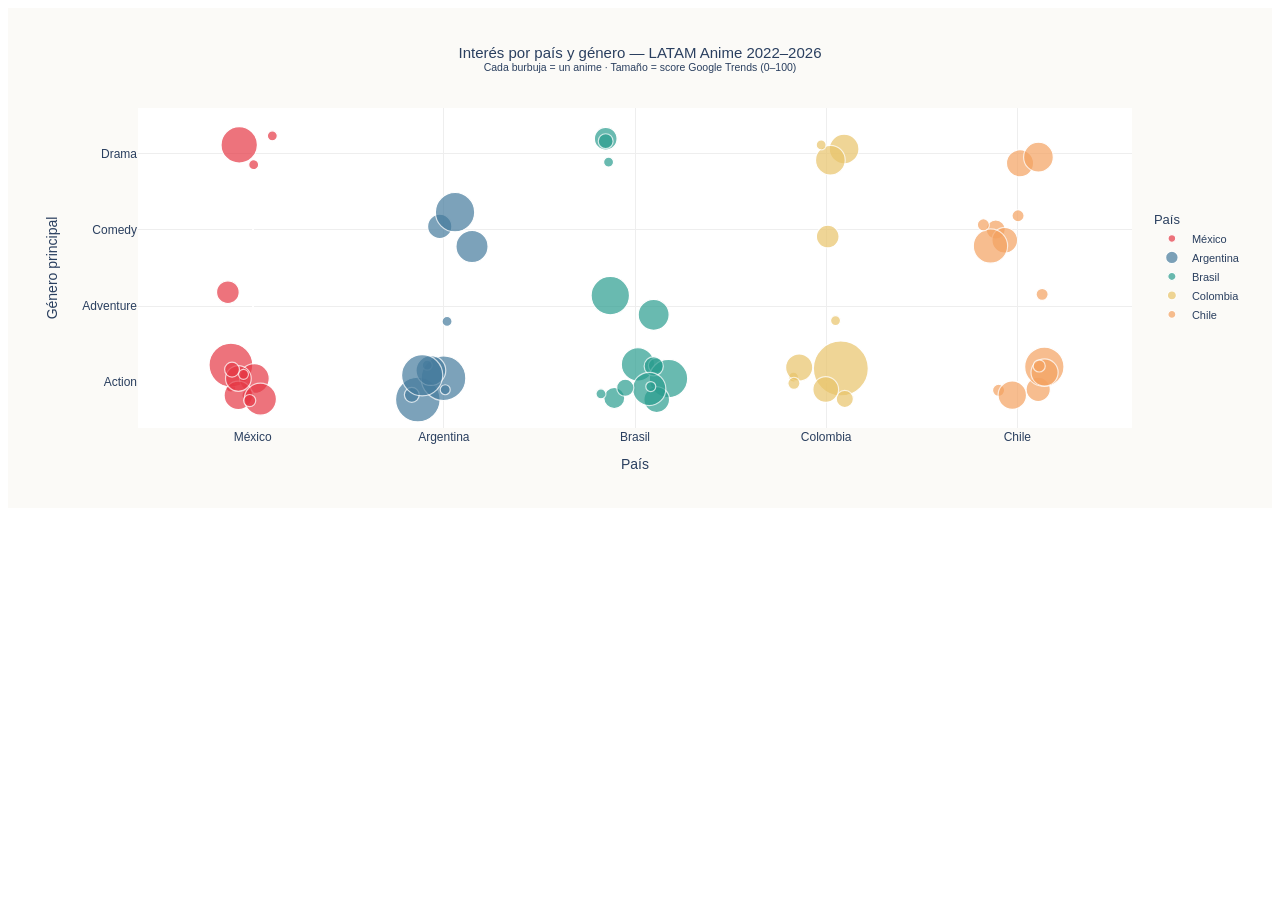
==== bubble1.html @ 85732a21 "bubble" ====
<html>
<head><meta charset="utf-8" /></head>
<body>
    <div>                        <script type="text/javascript">window.PlotlyConfig = {MathJaxConfig: 'local'};</script>
        <script charset="utf-8" src="https://cdn.plot.ly/plotly-2.35.2.min.js"></script>                <div id="595f6db8-6bfd-450a-a662-cbc179fe163c" class="plotly-graph-div" style="height:500px; width:100%;"></div>            <script type="text/javascript">                                    window.PLOTLYENV=window.PLOTLYENV || {};                                    if (document.getElementById("595f6db8-6bfd-450a-a662-cbc179fe163c")) {                    Plotly.newPlot(                        "595f6db8-6bfd-450a-a662-cbc179fe163c",                        [{"customdata":[["SPY×FAMILY","Action",1.0,"México"],["Blue Lock","Action",26.0,"México"],["Kusuriya no Hitorigoto","Drama",18.0,"México"],["Kaijuu 8-gou","Action",12.0,"México"],["VINLAND SAGA SEASON 2","Action",2.0,"México"],["Gachiakuta","Action",11.0,"México"],["Summer Time Render","Action",14.0,"México"],["Dungeon Meshi","Adventure",7.0,"México"],["Lycoris Recoil","Action",9.0,"México"],["Dr. STONE: NEW WORLD","Action",1.0,"México"],["BLEACH: Sennen Kessen-hen","Action",2.0,"México"],["Kusuriya no Hitorigoto 2nd Season","Drama",1.0,"México"],["Kage no Jitsuryokusha ni Naritakute! 2nd season","Action",3.0,"México"],["Youkoso Jitsuryoku Shijou Shugi no Kyoushitsu e 3rd Season","Drama",1.0,"México"]],"hovertemplate":"\u003cb\u003e%{customdata[0]}\u003c\u002fb\u003e\u003cbr\u003ePaís: %{customdata[3]}\u003cbr\u003eGénero: %{customdata[1]}\u003cbr\u003eScore: \u003cb\u003e%{customdata[2]:.0f}\u003c\u002fb\u003e\u003cextra\u003e\u003c\u002fextra\u003e","marker":{"color":"#E63946","line":{"color":"white","width":1.2},"opacity":0.7,"size":[1.0,26.0,18.0,12.0,2.0,11.0,14.0,7.0,9.0,1.0,2.0,1.0,3.0,1.0],"sizemin":5,"sizemode":"area","sizeref":0.027107438016528925},"mode":"markers","name":"México","x":[-0.11454301180544377,-0.11397437645276381,-0.07047279253456641,0.008912315387605618,-0.024499793288838334,-0.07515750952870491,0.040267042100056605,-0.12978221016526492,-0.07482792652732147,-0.04810973641427099,-0.015814805681867078,0.10266334610148486,-0.10811743842299049,0.0051243978289001735],"y":[-0.06272994057631875,0.22535715320495808,3.1159969709057025,0.0493292420985183,-0.17199067977878174,-0.17200273983189868,-0.22095819391590027,1.1830880728874675,0.0505575058716044,0.10403628889802274,-0.23970775285209878,3.2349549260809973,0.16622132040021087,2.856169555339138],"type":"scatter"},{"customdata":[["Sono Bisque Doll wa Koi wo Suru","Comedy",8.0,"Argentina"],["Dandadan","Action",27.0,"Argentina"],["Blue Lock","Action",27.0,"Argentina"],["MASHLE","Action",3.0,"Argentina"],["Yofukashi no Uta","Comedy",14.0,"Argentina"],["Kimetsu no Yaiba: Hashira Geiko-hen","Action",1.0,"Argentina"],["Bocchi the Rock!","Comedy",21.0,"Argentina"],["Gachiakuta","Action",12.0,"Argentina"],["Summer Time Render","Action",1.0,"Argentina"],["Dungeon Meshi","Adventure",1.0,"Argentina"],["WIND BREAKER","Action",23.0,"Argentina"]],"hovertemplate":"\u003cb\u003e%{customdata[0]}\u003c\u002fb\u003e\u003cbr\u003ePaís: %{customdata[3]}\u003cbr\u003eGénero: %{customdata[1]}\u003cbr\u003eScore: \u003cb\u003e%{customdata[2]:.0f}\u003c\u002fb\u003e\u003cextra\u003e\u003c\u002fextra\u003e","marker":{"color":"#457B9D","line":{"color":"white","width":1.2},"opacity":0.7,"size":[8.0,27.0,27.0,3.0,14.0,1.0,21.0,12.0,1.0,1.0,23.0],"sizemin":5,"sizemode":"area","sizeref":0.027107438016528925},"mode":"markers","name":"Argentina","x":[0.9784548977462565,0.8639337645441204,0.9982636876400572,0.8323798676014786,1.1473553447483615,0.9131607933760061,1.0585080223674335,0.9322159873921879,1.007224487624012,1.0168157005635807,0.8865476039891897],"y":[2.0462072844310213,-0.22677479364000114,0.05377242595071918,-0.16473793815635424,1.7825257964926398,0.22444276862666662,2.2328160165372797,0.15419867405823057,-0.09769311541331466,0.7988360570031919,0.09211651325607845],"type":"scatter"},{"customdata":[["SPY×FAMILY","Action",15.0,"Brasil"],["Sousou no Frieren","Adventure",20.0,"Brasil"],["Kimetsu no Yaiba: Katanakaji no Sato-hen","Action",3.0,"Brasil"],["[Oshi no Ko]","Drama",7.0,"Brasil"],["Blue Lock","Action",20.0,"Brasil"],["Kaijuu 8-gou","Action",5.0,"Brasil"],["Boku no Hero Academia 6","Action",6.0,"Brasil"],["Kimetsu no Yaiba: Hashira Geiko-hen","Action",1.0,"Brasil"],["Gachiakuta","Action",9.0,"Brasil"],["Summer Time Render","Action",15.0,"Brasil"],["Jujutsu Kaisen: Shimetsu Kaiyuu - Zenpen","Action",1.0,"Brasil"],["Dungeon Meshi","Adventure",13.0,"Brasil"],["Kusuriya no Hitorigoto 2nd Season","Drama",3.0,"Brasil"],["Kage no Jitsuryokusha ni Naritakute! 2nd season","Action",4.0,"Brasil"],["Youkoso Jitsuryoku Shijou Shugi no Kyoushitsu e 3rd Season","Drama",1.0,"Brasil"]],"hovertemplate":"\u003cb\u003e%{customdata[0]}\u003c\u002fb\u003e\u003cbr\u003ePaís: %{customdata[3]}\u003cbr\u003eGénero: %{customdata[1]}\u003cbr\u003eScore: \u003cb\u003e%{customdata[2]:.0f}\u003c\u002fb\u003e\u003cextra\u003e\u003c\u002fextra\u003e","marker":{"color":"#2A9D8F","line":{"color":"white","width":1.2},"opacity":0.7,"size":[15.0,20.0,3.0,7.0,20.0,5.0,6.0,1.0,9.0,15.0,1.0,13.0,3.0,4.0,1.0],"sizemin":5,"sizemode":"area","sizeref":0.027107438016528925},"mode":"markers","name":"Brasil","x":[2.0153705899369694,1.8707327209909146,2.1087909130714544,1.8468382317247176,2.175279297176186,2.098008116946797,1.891537645352302,1.821987962164497,2.1135661142437403,2.074468643785142,2.0824425804947553,2.0976573248069403,1.8466560746242726,1.949047662275938,1.8617128614290468],"y":[0.23479231388227928,1.1375664116805573,0.21974947078209456,3.1974136752138245,0.04894998940554257,0.21093711751155841,-0.20575374897404025,-0.1520085687904274,-0.22738635554473097,-0.08733483461836783,-0.055661355155258996,0.8856745158869479,3.164368754575965,-0.07162333665320536,2.8904672548436903],"type":"scatter"},{"customdata":[["Dandadan","Action",41.0,"Colombia"],["[Oshi no Ko]","Drama",12.0,"Colombia"],["Kusuriya no Hitorigoto","Drama",12.0,"Colombia"],["MASHLE","Action",4.0,"Colombia"],["Kaijuu 8-gou","Action",9.0,"Colombia"],["Yofukashi no Uta","Comedy",7.0,"Colombia"],["Youkoso Jitsuryoku Shijou Shugi no Kyoushitsu e 2nd Season","Drama",1.0,"Colombia"],["Zom 100: Zombie ni Naru Made ni Shitai 100 no Koto","Action",1.0,"Colombia"],["Gachiakuta","Action",10.0,"Colombia"],["Summer Time Render","Action",2.0,"Colombia"],["Mushoku Tensei II: Isekai Ittara Honki Dasu Part 2","Adventure",1.0,"Colombia"]],"hovertemplate":"\u003cb\u003e%{customdata[0]}\u003c\u002fb\u003e\u003cbr\u003ePaís: %{customdata[3]}\u003cbr\u003eGénero: %{customdata[1]}\u003cbr\u003eScore: \u003cb\u003e%{customdata[2]:.0f}\u003c\u002fb\u003e\u003cextra\u003e\u003c\u002fextra\u003e","marker":{"color":"#E9C46A","line":{"color":"white","width":1.2},"opacity":0.7,"size":[41.0,12.0,12.0,4.0,9.0,7.0,1.0,1.0,10.0,2.0,1.0],"sizemin":5,"sizemode":"area","sizeref":0.027107438016528925},"mode":"markers","name":"Colombia","x":[3.0767681234002784,3.093882617502083,3.0220597911250184,3.097548184783642,2.9977664146911804,3.008183818577518,2.9739147666090777,2.8291508856278744,2.8588409137175894,2.8313145068472245,3.049107748054961],"y":[0.18155171293779676,3.061649063413779,2.9154490124263246,-0.21822082485698818,-0.0945088391421689,1.9125916610133735,3.114803089169032,0.06877873567760656,0.19360637128816327,-0.013892537419025353,0.8097971229691509],"type":"scatter"},{"customdata":[["Jujutsu Kaisen 2nd Season","Action",8.0,"Chile"],["Sono Bisque Doll wa Koi wo Suru","Comedy",5.0,"Chile"],["Dandadan","Action",21.0,"Chile"],["[Oshi no Ko]","Drama",10.0,"Chile"],["Kusuriya no Hitorigoto","Drama",12.0,"Chile"],["MASHLE","Action",10.0,"Chile"],["Yofukashi no Uta","Comedy",9.0,"Chile"],["Bocchi the Rock!","Comedy",16.0,"Chile"],["SPY×FAMILY Season 2","Action",2.0,"Chile"],["Gachiakuta","Action",11.0,"Chile"],["Summer Time Render","Action",2.0,"Chile"],["Dungeon Meshi","Adventure",2.0,"Chile"],["Kawaii dake ja Nai Shikimori-san","Comedy",2.0,"Chile"],["Yamada-kun to Lv999 no Koi wo Suru","Comedy",2.0,"Chile"]],"hovertemplate":"\u003cb\u003e%{customdata[0]}\u003c\u002fb\u003e\u003cbr\u003ePaís: %{customdata[3]}\u003cbr\u003eGénero: %{customdata[1]}\u003cbr\u003eScore: \u003cb\u003e%{customdata[2]:.0f}\u003c\u002fb\u003e\u003cextra\u003e\u003c\u002fextra\u003e","marker":{"color":"#F4A261","line":{"color":"white","width":1.2},"opacity":0.7,"size":[8.0,5.0,21.0,10.0,12.0,10.0,9.0,16.0,2.0,11.0,2.0,2.0,2.0,2.0],"sizemin":5,"sizemode":"area","sizeref":0.027107438016528925},"mode":"markers","name":"Chile","x":[4.109321947683681,3.887165221198973,4.141321239456392,4.014163207089634,4.1106784558590626,4.142592867972458,3.934481250989871,3.859618692829964,3.902056658515099,3.973758803905452,4.1144853157320975,4.129863009972284,3.822502766991229,4.003869028927924],"y":[-0.09282200946183666,2.0042853455823515,0.2037832369630465,2.8746461145744373,2.9551914615178148,0.12777556927152434,1.8643990827458112,1.7884899549143964,-0.10512427354311599,-0.1693893563729978,0.21484882617128653,1.1540601897822085,2.066701878255212,2.185730295093859],"type":"scatter"}],                        {"template":{"data":{"histogram2dcontour":[{"type":"histogram2dcontour","colorbar":{"outlinewidth":0,"ticks":""},"colorscale":[[0.0,"#0d0887"],[0.1111111111111111,"#46039f"],[0.2222222222222222,"#7201a8"],[0.3333333333333333,"#9c179e"],[0.4444444444444444,"#bd3786"],[0.5555555555555556,"#d8576b"],[0.6666666666666666,"#ed7953"],[0.7777777777777778,"#fb9f3a"],[0.8888888888888888,"#fdca26"],[1.0,"#f0f921"]]}],"choropleth":[{"type":"choropleth","colorbar":{"outlinewidth":0,"ticks":""}}],"histogram2d":[{"type":"histogram2d","colorbar":{"outlinewidth":0,"ticks":""},"colorscale":[[0.0,"#0d0887"],[0.1111111111111111,"#46039f"],[0.2222222222222222,"#7201a8"],[0.3333333333333333,"#9c179e"],[0.4444444444444444,"#bd3786"],[0.5555555555555556,"#d8576b"],[0.6666666666666666,"#ed7953"],[0.7777777777777778,"#fb9f3a"],[0.8888888888888888,"#fdca26"],[1.0,"#f0f921"]]}],"heatmap":[{"type":"heatmap","colorbar":{"outlinewidth":0,"ticks":""},"colorscale":[[0.0,"#0d0887"],[0.1111111111111111,"#46039f"],[0.2222222222222222,"#7201a8"],[0.3333333333333333,"#9c179e"],[0.4444444444444444,"#bd3786"],[0.5555555555555556,"#d8576b"],[0.6666666666666666,"#ed7953"],[0.7777777777777778,"#fb9f3a"],[0.8888888888888888,"#fdca26"],[1.0,"#f0f921"]]}],"heatmapgl":[{"type":"heatmapgl","colorbar":{"outlinewidth":0,"ticks":""},"colorscale":[[0.0,"#0d0887"],[0.1111111111111111,"#46039f"],[0.2222222222222222,"#7201a8"],[0.3333333333333333,"#9c179e"],[0.4444444444444444,"#bd3786"],[0.5555555555555556,"#d8576b"],[0.6666666666666666,"#ed7953"],[0.7777777777777778,"#fb9f3a"],[0.8888888888888888,"#fdca26"],[1.0,"#f0f921"]]}],"contourcarpet":[{"type":"contourcarpet","colorbar":{"outlinewidth":0,"ticks":""}}],"contour":[{"type":"contour","colorbar":{"outlinewidth":0,"ticks":""},"colorscale":[[0.0,"#0d0887"],[0.1111111111111111,"#46039f"],[0.2222222222222222,"#7201a8"],[0.3333333333333333,"#9c179e"],[0.4444444444444444,"#bd3786"],[0.5555555555555556,"#d8576b"],[0.6666666666666666,"#ed7953"],[0.7777777777777778,"#fb9f3a"],[0.8888888888888888,"#fdca26"],[1.0,"#f0f921"]]}],"surface":[{"type":"surface","colorbar":{"outlinewidth":0,"ticks":""},"colorscale":[[0.0,"#0d0887"],[0.1111111111111111,"#46039f"],[0.2222222222222222,"#7201a8"],[0.3333333333333333,"#9c179e"],[0.4444444444444444,"#bd3786"],[0.5555555555555556,"#d8576b"],[0.6666666666666666,"#ed7953"],[0.7777777777777778,"#fb9f3a"],[0.8888888888888888,"#fdca26"],[1.0,"#f0f921"]]}],"mesh3d":[{"type":"mesh3d","colorbar":{"outlinewidth":0,"ticks":""}}],"scatter":[{"fillpattern":{"fillmode":"overlay","size":10,"solidity":0.2},"type":"scatter"}],"parcoords":[{"type":"parcoords","line":{"colorbar":{"outlinewidth":0,"ticks":""}}}],"scatterpolargl":[{"type":"scatterpolargl","marker":{"colorbar":{"outlinewidth":0,"ticks":""}}}],"bar":[{"error_x":{"color":"#2a3f5f"},"error_y":{"color":"#2a3f5f"},"marker":{"line":{"color":"#E5ECF6","width":0.5},"pattern":{"fillmode":"overlay","size":10,"solidity":0.2}},"type":"bar"}],"scattergeo":[{"type":"scattergeo","marker":{"colorbar":{"outlinewidth":0,"ticks":""}}}],"scatterpolar":[{"type":"scatterpolar","marker":{"colorbar":{"outlinewidth":0,"ticks":""}}}],"histogram":[{"marker":{"pattern":{"fillmode":"overlay","size":10,"solidity":0.2}},"type":"histogram"}],"scattergl":[{"type":"scattergl","marker":{"colorbar":{"outlinewidth":0,"ticks":""}}}],"scatter3d":[{"type":"scatter3d","line":{"colorbar":{"outlinewidth":0,"ticks":""}},"marker":{"colorbar":{"outlinewidth":0,"ticks":""}}}],"scattermapbox":[{"type":"scattermapbox","marker":{"colorbar":{"outlinewidth":0,"ticks":""}}}],"scatterternary":[{"type":"scatterternary","marker":{"colorbar":{"outlinewidth":0,"ticks":""}}}],"scattercarpet":[{"type":"scattercarpet","marker":{"colorbar":{"outlinewidth":0,"ticks":""}}}],"carpet":[{"aaxis":{"endlinecolor":"#2a3f5f","gridcolor":"white","linecolor":"white","minorgridcolor":"white","startlinecolor":"#2a3f5f"},"baxis":{"endlinecolor":"#2a3f5f","gridcolor":"white","linecolor":"white","minorgridcolor":"white","startlinecolor":"#2a3f5f"},"type":"carpet"}],"table":[{"cells":{"fill":{"color":"#EBF0F8"},"line":{"color":"white"}},"header":{"fill":{"color":"#C8D4E3"},"line":{"color":"white"}},"type":"table"}],"barpolar":[{"marker":{"line":{"color":"#E5ECF6","width":0.5},"pattern":{"fillmode":"overlay","size":10,"solidity":0.2}},"type":"barpolar"}],"pie":[{"automargin":true,"type":"pie"}]},"layout":{"autotypenumbers":"strict","colorway":["#636efa","#EF553B","#00cc96","#ab63fa","#FFA15A","#19d3f3","#FF6692","#B6E880","#FF97FF","#FECB52"],"font":{"color":"#2a3f5f"},"hovermode":"closest","hoverlabel":{"align":"left"},"paper_bgcolor":"white","plot_bgcolor":"#E5ECF6","polar":{"bgcolor":"#E5ECF6","angularaxis":{"gridcolor":"white","linecolor":"white","ticks":""},"radialaxis":{"gridcolor":"white","linecolor":"white","ticks":""}},"ternary":{"bgcolor":"#E5ECF6","aaxis":{"gridcolor":"white","linecolor":"white","ticks":""},"baxis":{"gridcolor":"white","linecolor":"white","ticks":""},"caxis":{"gridcolor":"white","linecolor":"white","ticks":""}},"coloraxis":{"colorbar":{"outlinewidth":0,"ticks":""}},"colorscale":{"sequential":[[0.0,"#0d0887"],[0.1111111111111111,"#46039f"],[0.2222222222222222,"#7201a8"],[0.3333333333333333,"#9c179e"],[0.4444444444444444,"#bd3786"],[0.5555555555555556,"#d8576b"],[0.6666666666666666,"#ed7953"],[0.7777777777777778,"#fb9f3a"],[0.8888888888888888,"#fdca26"],[1.0,"#f0f921"]],"sequentialminus":[[0.0,"#0d0887"],[0.1111111111111111,"#46039f"],[0.2222222222222222,"#7201a8"],[0.3333333333333333,"#9c179e"],[0.4444444444444444,"#bd3786"],[0.5555555555555556,"#d8576b"],[0.6666666666666666,"#ed7953"],[0.7777777777777778,"#fb9f3a"],[0.8888888888888888,"#fdca26"],[1.0,"#f0f921"]],"diverging":[[0,"#8e0152"],[0.1,"#c51b7d"],[0.2,"#de77ae"],[0.3,"#f1b6da"],[0.4,"#fde0ef"],[0.5,"#f7f7f7"],[0.6,"#e6f5d0"],[0.7,"#b8e186"],[0.8,"#7fbc41"],[0.9,"#4d9221"],[1,"#276419"]]},"xaxis":{"gridcolor":"white","linecolor":"white","ticks":"","title":{"standoff":15},"zerolinecolor":"white","automargin":true,"zerolinewidth":2},"yaxis":{"gridcolor":"white","linecolor":"white","ticks":"","title":{"standoff":15},"zerolinecolor":"white","automargin":true,"zerolinewidth":2},"scene":{"xaxis":{"backgroundcolor":"#E5ECF6","gridcolor":"white","linecolor":"white","showbackground":true,"ticks":"","zerolinecolor":"white","gridwidth":2},"yaxis":{"backgroundcolor":"#E5ECF6","gridcolor":"white","linecolor":"white","showbackground":true,"ticks":"","zerolinecolor":"white","gridwidth":2},"zaxis":{"backgroundcolor":"#E5ECF6","gridcolor":"white","linecolor":"white","showbackground":true,"ticks":"","zerolinecolor":"white","gridwidth":2}},"shapedefaults":{"line":{"color":"#2a3f5f"}},"annotationdefaults":{"arrowcolor":"#2a3f5f","arrowhead":0,"arrowwidth":1},"geo":{"bgcolor":"white","landcolor":"#E5ECF6","subunitcolor":"white","showland":true,"showlakes":true,"lakecolor":"white"},"title":{"x":0.05},"mapbox":{"style":"light"}}},"title":{"font":{"size":15},"text":"Interés por país y género — LATAM Anime 2022–2026\u003cbr\u003e\u003csup\u003eCada burbuja = un anime · Tamaño = score Google Trends (0–100)\u003c\u002fsup\u003e","x":0.5},"xaxis":{"tickfont":{"size":12},"title":{"text":"País"},"tickmode":"array","tickvals":[0,1,2,3,4],"ticktext":["México","Argentina","Brasil","Colombia","Chile"],"showgrid":true,"gridcolor":"#eeeeee","range":[-0.6,4.6]},"yaxis":{"tickfont":{"size":12},"title":{"text":"Género principal"},"tickmode":"array","tickvals":[0,1,2,3],"ticktext":["Action","Adventure","Comedy","Drama"],"showgrid":true,"gridcolor":"#eeeeee","range":[-0.6,3.6]},"legend":{"font":{"size":11},"title":{"text":"País"},"orientation":"v","x":1.02,"y":0.5},"margin":{"t":100,"b":80,"l":130,"r":140},"hoverlabel":{"font":{"size":12},"bgcolor":"white"},"plot_bgcolor":"white","paper_bgcolor":"#fbfaf7","height":500,"autosize":true},                        {"responsive": true}                    )                };                            </script>        </div>
</body>
</html>
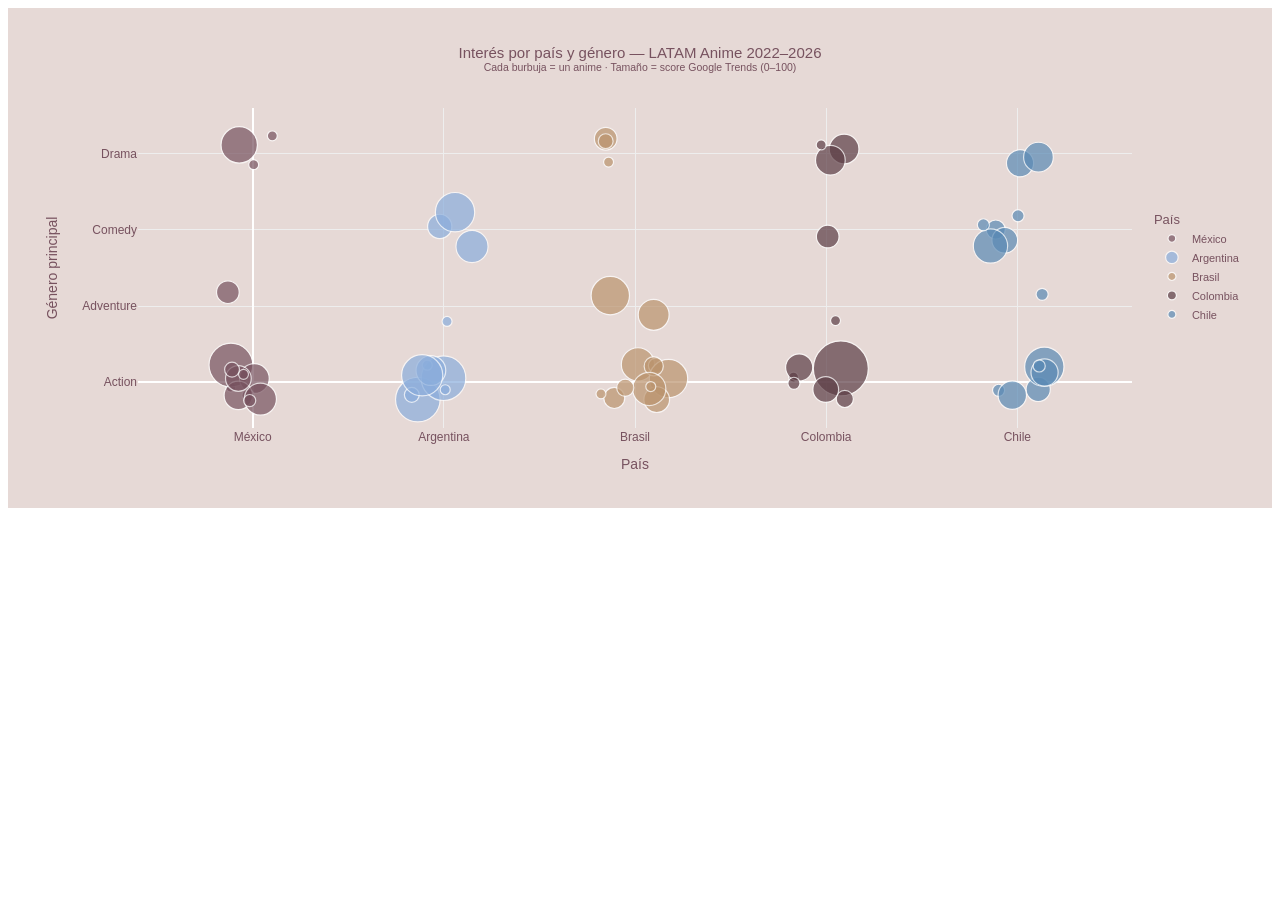
==== commit 97752285: "Update bubble1.html" ====
--- a/bubble1.html
+++ b/bubble1.html
@@ -2,6 +2,6 @@
 <head><meta charset="utf-8" /></head>
 <body>
     <div>                        <script type="text/javascript">window.PlotlyConfig = {MathJaxConfig: 'local'};</script>
-        <script charset="utf-8" src="https://cdn.plot.ly/plotly-2.35.2.min.js"></script>                <div id="595f6db8-6bfd-450a-a662-cbc179fe163c" class="plotly-graph-div" style="height:500px; width:100%;"></div>            <script type="text/javascript">                                    window.PLOTLYENV=window.PLOTLYENV || {};                                    if (document.getElementById("595f6db8-6bfd-450a-a662-cbc179fe163c")) {                    Plotly.newPlot(                        "595f6db8-6bfd-450a-a662-cbc179fe163c",                        [{"customdata":[["SPY×FAMILY","Action",1.0,"México"],["Blue Lock","Action",26.0,"México"],["Kusuriya no Hitorigoto","Drama",18.0,"México"],["Kaijuu 8-gou","Action",12.0,"México"],["VINLAND SAGA SEASON 2","Action",2.0,"México"],["Gachiakuta","Action",11.0,"México"],["Summer Time Render","Action",14.0,"México"],["Dungeon Meshi","Adventure",7.0,"México"],["Lycoris Recoil","Action",9.0,"México"],["Dr. STONE: NEW WORLD","Action",1.0,"México"],["BLEACH: Sennen Kessen-hen","Action",2.0,"México"],["Kusuriya no Hitorigoto 2nd Season","Drama",1.0,"México"],["Kage no Jitsuryokusha ni Naritakute! 2nd season","Action",3.0,"México"],["Youkoso Jitsuryoku Shijou Shugi no Kyoushitsu e 3rd Season","Drama",1.0,"México"]],"hovertemplate":"\u003cb\u003e%{customdata[0]}\u003c\u002fb\u003e\u003cbr\u003ePaís: %{customdata[3]}\u003cbr\u003eGénero: %{customdata[1]}\u003cbr\u003eScore: \u003cb\u003e%{customdata[2]:.0f}\u003c\u002fb\u003e\u003cextra\u003e\u003c\u002fextra\u003e","marker":{"color":"#E63946","line":{"color":"white","width":1.2},"opacity":0.7,"size":[1.0,26.0,18.0,12.0,2.0,11.0,14.0,7.0,9.0,1.0,2.0,1.0,3.0,1.0],"sizemin":5,"sizemode":"area","sizeref":0.027107438016528925},"mode":"markers","name":"México","x":[-0.11454301180544377,-0.11397437645276381,-0.07047279253456641,0.008912315387605618,-0.024499793288838334,-0.07515750952870491,0.040267042100056605,-0.12978221016526492,-0.07482792652732147,-0.04810973641427099,-0.015814805681867078,0.10266334610148486,-0.10811743842299049,0.0051243978289001735],"y":[-0.06272994057631875,0.22535715320495808,3.1159969709057025,0.0493292420985183,-0.17199067977878174,-0.17200273983189868,-0.22095819391590027,1.1830880728874675,0.0505575058716044,0.10403628889802274,-0.23970775285209878,3.2349549260809973,0.16622132040021087,2.856169555339138],"type":"scatter"},{"customdata":[["Sono Bisque Doll wa Koi wo Suru","Comedy",8.0,"Argentina"],["Dandadan","Action",27.0,"Argentina"],["Blue Lock","Action",27.0,"Argentina"],["MASHLE","Action",3.0,"Argentina"],["Yofukashi no Uta","Comedy",14.0,"Argentina"],["Kimetsu no Yaiba: Hashira Geiko-hen","Action",1.0,"Argentina"],["Bocchi the Rock!","Comedy",21.0,"Argentina"],["Gachiakuta","Action",12.0,"Argentina"],["Summer Time Render","Action",1.0,"Argentina"],["Dungeon Meshi","Adventure",1.0,"Argentina"],["WIND BREAKER","Action",23.0,"Argentina"]],"hovertemplate":"\u003cb\u003e%{customdata[0]}\u003c\u002fb\u003e\u003cbr\u003ePaís: %{customdata[3]}\u003cbr\u003eGénero: %{customdata[1]}\u003cbr\u003eScore: \u003cb\u003e%{customdata[2]:.0f}\u003c\u002fb\u003e\u003cextra\u003e\u003c\u002fextra\u003e","marker":{"color":"#457B9D","line":{"color":"white","width":1.2},"opacity":0.7,"size":[8.0,27.0,27.0,3.0,14.0,1.0,21.0,12.0,1.0,1.0,23.0],"sizemin":5,"sizemode":"area","sizeref":0.027107438016528925},"mode":"markers","name":"Argentina","x":[0.9784548977462565,0.8639337645441204,0.9982636876400572,0.8323798676014786,1.1473553447483615,0.9131607933760061,1.0585080223674335,0.9322159873921879,1.007224487624012,1.0168157005635807,0.8865476039891897],"y":[2.0462072844310213,-0.22677479364000114,0.05377242595071918,-0.16473793815635424,1.7825257964926398,0.22444276862666662,2.2328160165372797,0.15419867405823057,-0.09769311541331466,0.7988360570031919,0.09211651325607845],"type":"scatter"},{"customdata":[["SPY×FAMILY","Action",15.0,"Brasil"],["Sousou no Frieren","Adventure",20.0,"Brasil"],["Kimetsu no Yaiba: Katanakaji no Sato-hen","Action",3.0,"Brasil"],["[Oshi no Ko]","Drama",7.0,"Brasil"],["Blue Lock","Action",20.0,"Brasil"],["Kaijuu 8-gou","Action",5.0,"Brasil"],["Boku no Hero Academia 6","Action",6.0,"Brasil"],["Kimetsu no Yaiba: Hashira Geiko-hen","Action",1.0,"Brasil"],["Gachiakuta","Action",9.0,"Brasil"],["Summer Time Render","Action",15.0,"Brasil"],["Jujutsu Kaisen: Shimetsu Kaiyuu - Zenpen","Action",1.0,"Brasil"],["Dungeon Meshi","Adventure",13.0,"Brasil"],["Kusuriya no Hitorigoto 2nd Season","Drama",3.0,"Brasil"],["Kage no Jitsuryokusha ni Naritakute! 2nd season","Action",4.0,"Brasil"],["Youkoso Jitsuryoku Shijou Shugi no Kyoushitsu e 3rd Season","Drama",1.0,"Brasil"]],"hovertemplate":"\u003cb\u003e%{customdata[0]}\u003c\u002fb\u003e\u003cbr\u003ePaís: %{customdata[3]}\u003cbr\u003eGénero: %{customdata[1]}\u003cbr\u003eScore: \u003cb\u003e%{customdata[2]:.0f}\u003c\u002fb\u003e\u003cextra\u003e\u003c\u002fextra\u003e","marker":{"color":"#2A9D8F","line":{"color":"white","width":1.2},"opacity":0.7,"size":[15.0,20.0,3.0,7.0,20.0,5.0,6.0,1.0,9.0,15.0,1.0,13.0,3.0,4.0,1.0],"sizemin":5,"sizemode":"area","sizeref":0.027107438016528925},"mode":"markers","name":"Brasil","x":[2.0153705899369694,1.8707327209909146,2.1087909130714544,1.8468382317247176,2.175279297176186,2.098008116946797,1.891537645352302,1.821987962164497,2.1135661142437403,2.074468643785142,2.0824425804947553,2.0976573248069403,1.8466560746242726,1.949047662275938,1.8617128614290468],"y":[0.23479231388227928,1.1375664116805573,0.21974947078209456,3.1974136752138245,0.04894998940554257,0.21093711751155841,-0.20575374897404025,-0.1520085687904274,-0.22738635554473097,-0.08733483461836783,-0.055661355155258996,0.8856745158869479,3.164368754575965,-0.07162333665320536,2.8904672548436903],"type":"scatter"},{"customdata":[["Dandadan","Action",41.0,"Colombia"],["[Oshi no Ko]","Drama",12.0,"Colombia"],["Kusuriya no Hitorigoto","Drama",12.0,"Colombia"],["MASHLE","Action",4.0,"Colombia"],["Kaijuu 8-gou","Action",9.0,"Colombia"],["Yofukashi no Uta","Comedy",7.0,"Colombia"],["Youkoso Jitsuryoku Shijou Shugi no Kyoushitsu e 2nd Season","Drama",1.0,"Colombia"],["Zom 100: Zombie ni Naru Made ni Shitai 100 no Koto","Action",1.0,"Colombia"],["Gachiakuta","Action",10.0,"Colombia"],["Summer Time Render","Action",2.0,"Colombia"],["Mushoku Tensei II: Isekai Ittara Honki Dasu Part 2","Adventure",1.0,"Colombia"]],"hovertemplate":"\u003cb\u003e%{customdata[0]}\u003c\u002fb\u003e\u003cbr\u003ePaís: %{customdata[3]}\u003cbr\u003eGénero: %{customdata[1]}\u003cbr\u003eScore: \u003cb\u003e%{customdata[2]:.0f}\u003c\u002fb\u003e\u003cextra\u003e\u003c\u002fextra\u003e","marker":{"color":"#E9C46A","line":{"color":"white","width":1.2},"opacity":0.7,"size":[41.0,12.0,12.0,4.0,9.0,7.0,1.0,1.0,10.0,2.0,1.0],"sizemin":5,"sizemode":"area","sizeref":0.027107438016528925},"mode":"markers","name":"Colombia","x":[3.0767681234002784,3.093882617502083,3.0220597911250184,3.097548184783642,2.9977664146911804,3.008183818577518,2.9739147666090777,2.8291508856278744,2.8588409137175894,2.8313145068472245,3.049107748054961],"y":[0.18155171293779676,3.061649063413779,2.9154490124263246,-0.21822082485698818,-0.0945088391421689,1.9125916610133735,3.114803089169032,0.06877873567760656,0.19360637128816327,-0.013892537419025353,0.8097971229691509],"type":"scatter"},{"customdata":[["Jujutsu Kaisen 2nd Season","Action",8.0,"Chile"],["Sono Bisque Doll wa Koi wo Suru","Comedy",5.0,"Chile"],["Dandadan","Action",21.0,"Chile"],["[Oshi no Ko]","Drama",10.0,"Chile"],["Kusuriya no Hitorigoto","Drama",12.0,"Chile"],["MASHLE","Action",10.0,"Chile"],["Yofukashi no Uta","Comedy",9.0,"Chile"],["Bocchi the Rock!","Comedy",16.0,"Chile"],["SPY×FAMILY Season 2","Action",2.0,"Chile"],["Gachiakuta","Action",11.0,"Chile"],["Summer Time Render","Action",2.0,"Chile"],["Dungeon Meshi","Adventure",2.0,"Chile"],["Kawaii dake ja Nai Shikimori-san","Comedy",2.0,"Chile"],["Yamada-kun to Lv999 no Koi wo Suru","Comedy",2.0,"Chile"]],"hovertemplate":"\u003cb\u003e%{customdata[0]}\u003c\u002fb\u003e\u003cbr\u003ePaís: %{customdata[3]}\u003cbr\u003eGénero: %{customdata[1]}\u003cbr\u003eScore: \u003cb\u003e%{customdata[2]:.0f}\u003c\u002fb\u003e\u003cextra\u003e\u003c\u002fextra\u003e","marker":{"color":"#F4A261","line":{"color":"white","width":1.2},"opacity":0.7,"size":[8.0,5.0,21.0,10.0,12.0,10.0,9.0,16.0,2.0,11.0,2.0,2.0,2.0,2.0],"sizemin":5,"sizemode":"area","sizeref":0.027107438016528925},"mode":"markers","name":"Chile","x":[4.109321947683681,3.887165221198973,4.141321239456392,4.014163207089634,4.1106784558590626,4.142592867972458,3.934481250989871,3.859618692829964,3.902056658515099,3.973758803905452,4.1144853157320975,4.129863009972284,3.822502766991229,4.003869028927924],"y":[-0.09282200946183666,2.0042853455823515,0.2037832369630465,2.8746461145744373,2.9551914615178148,0.12777556927152434,1.8643990827458112,1.7884899549143964,-0.10512427354311599,-0.1693893563729978,0.21484882617128653,1.1540601897822085,2.066701878255212,2.185730295093859],"type":"scatter"}],                        {"template":{"data":{"histogram2dcontour":[{"type":"histogram2dcontour","colorbar":{"outlinewidth":0,"ticks":""},"colorscale":[[0.0,"#0d0887"],[0.1111111111111111,"#46039f"],[0.2222222222222222,"#7201a8"],[0.3333333333333333,"#9c179e"],[0.4444444444444444,"#bd3786"],[0.5555555555555556,"#d8576b"],[0.6666666666666666,"#ed7953"],[0.7777777777777778,"#fb9f3a"],[0.8888888888888888,"#fdca26"],[1.0,"#f0f921"]]}],"choropleth":[{"type":"choropleth","colorbar":{"outlinewidth":0,"ticks":""}}],"histogram2d":[{"type":"histogram2d","colorbar":{"outlinewidth":0,"ticks":""},"colorscale":[[0.0,"#0d0887"],[0.1111111111111111,"#46039f"],[0.2222222222222222,"#7201a8"],[0.3333333333333333,"#9c179e"],[0.4444444444444444,"#bd3786"],[0.5555555555555556,"#d8576b"],[0.6666666666666666,"#ed7953"],[0.7777777777777778,"#fb9f3a"],[0.8888888888888888,"#fdca26"],[1.0,"#f0f921"]]}],"heatmap":[{"type":"heatmap","colorbar":{"outlinewidth":0,"ticks":""},"colorscale":[[0.0,"#0d0887"],[0.1111111111111111,"#46039f"],[0.2222222222222222,"#7201a8"],[0.3333333333333333,"#9c179e"],[0.4444444444444444,"#bd3786"],[0.5555555555555556,"#d8576b"],[0.6666666666666666,"#ed7953"],[0.7777777777777778,"#fb9f3a"],[0.8888888888888888,"#fdca26"],[1.0,"#f0f921"]]}],"heatmapgl":[{"type":"heatmapgl","colorbar":{"outlinewidth":0,"ticks":""},"colorscale":[[0.0,"#0d0887"],[0.1111111111111111,"#46039f"],[0.2222222222222222,"#7201a8"],[0.3333333333333333,"#9c179e"],[0.4444444444444444,"#bd3786"],[0.5555555555555556,"#d8576b"],[0.6666666666666666,"#ed7953"],[0.7777777777777778,"#fb9f3a"],[0.8888888888888888,"#fdca26"],[1.0,"#f0f921"]]}],"contourcarpet":[{"type":"contourcarpet","colorbar":{"outlinewidth":0,"ticks":""}}],"contour":[{"type":"contour","colorbar":{"outlinewidth":0,"ticks":""},"colorscale":[[0.0,"#0d0887"],[0.1111111111111111,"#46039f"],[0.2222222222222222,"#7201a8"],[0.3333333333333333,"#9c179e"],[0.4444444444444444,"#bd3786"],[0.5555555555555556,"#d8576b"],[0.6666666666666666,"#ed7953"],[0.7777777777777778,"#fb9f3a"],[0.8888888888888888,"#fdca26"],[1.0,"#f0f921"]]}],"surface":[{"type":"surface","colorbar":{"outlinewidth":0,"ticks":""},"colorscale":[[0.0,"#0d0887"],[0.1111111111111111,"#46039f"],[0.2222222222222222,"#7201a8"],[0.3333333333333333,"#9c179e"],[0.4444444444444444,"#bd3786"],[0.5555555555555556,"#d8576b"],[0.6666666666666666,"#ed7953"],[0.7777777777777778,"#fb9f3a"],[0.8888888888888888,"#fdca26"],[1.0,"#f0f921"]]}],"mesh3d":[{"type":"mesh3d","colorbar":{"outlinewidth":0,"ticks":""}}],"scatter":[{"fillpattern":{"fillmode":"overlay","size":10,"solidity":0.2},"type":"scatter"}],"parcoords":[{"type":"parcoords","line":{"colorbar":{"outlinewidth":0,"ticks":""}}}],"scatterpolargl":[{"type":"scatterpolargl","marker":{"colorbar":{"outlinewidth":0,"ticks":""}}}],"bar":[{"error_x":{"color":"#2a3f5f"},"error_y":{"color":"#2a3f5f"},"marker":{"line":{"color":"#E5ECF6","width":0.5},"pattern":{"fillmode":"overlay","size":10,"solidity":0.2}},"type":"bar"}],"scattergeo":[{"type":"scattergeo","marker":{"colorbar":{"outlinewidth":0,"ticks":""}}}],"scatterpolar":[{"type":"scatterpolar","marker":{"colorbar":{"outlinewidth":0,"ticks":""}}}],"histogram":[{"marker":{"pattern":{"fillmode":"overlay","size":10,"solidity":0.2}},"type":"histogram"}],"scattergl":[{"type":"scattergl","marker":{"colorbar":{"outlinewidth":0,"ticks":""}}}],"scatter3d":[{"type":"scatter3d","line":{"colorbar":{"outlinewidth":0,"ticks":""}},"marker":{"colorbar":{"outlinewidth":0,"ticks":""}}}],"scattermapbox":[{"type":"scattermapbox","marker":{"colorbar":{"outlinewidth":0,"ticks":""}}}],"scatterternary":[{"type":"scatterternary","marker":{"colorbar":{"outlinewidth":0,"ticks":""}}}],"scattercarpet":[{"type":"scattercarpet","marker":{"colorbar":{"outlinewidth":0,"ticks":""}}}],"carpet":[{"aaxis":{"endlinecolor":"#2a3f5f","gridcolor":"white","linecolor":"white","minorgridcolor":"white","startlinecolor":"#2a3f5f"},"baxis":{"endlinecolor":"#2a3f5f","gridcolor":"white","linecolor":"white","minorgridcolor":"white","startlinecolor":"#2a3f5f"},"type":"carpet"}],"table":[{"cells":{"fill":{"color":"#EBF0F8"},"line":{"color":"white"}},"header":{"fill":{"color":"#C8D4E3"},"line":{"color":"white"}},"type":"table"}],"barpolar":[{"marker":{"line":{"color":"#E5ECF6","width":0.5},"pattern":{"fillmode":"overlay","size":10,"solidity":0.2}},"type":"barpolar"}],"pie":[{"automargin":true,"type":"pie"}]},"layout":{"autotypenumbers":"strict","colorway":["#636efa","#EF553B","#00cc96","#ab63fa","#FFA15A","#19d3f3","#FF6692","#B6E880","#FF97FF","#FECB52"],"font":{"color":"#2a3f5f"},"hovermode":"closest","hoverlabel":{"align":"left"},"paper_bgcolor":"white","plot_bgcolor":"#E5ECF6","polar":{"bgcolor":"#E5ECF6","angularaxis":{"gridcolor":"white","linecolor":"white","ticks":""},"radialaxis":{"gridcolor":"white","linecolor":"white","ticks":""}},"ternary":{"bgcolor":"#E5ECF6","aaxis":{"gridcolor":"white","linecolor":"white","ticks":""},"baxis":{"gridcolor":"white","linecolor":"white","ticks":""},"caxis":{"gridcolor":"white","linecolor":"white","ticks":""}},"coloraxis":{"colorbar":{"outlinewidth":0,"ticks":""}},"colorscale":{"sequential":[[0.0,"#0d0887"],[0.1111111111111111,"#46039f"],[0.2222222222222222,"#7201a8"],[0.3333333333333333,"#9c179e"],[0.4444444444444444,"#bd3786"],[0.5555555555555556,"#d8576b"],[0.6666666666666666,"#ed7953"],[0.7777777777777778,"#fb9f3a"],[0.8888888888888888,"#fdca26"],[1.0,"#f0f921"]],"sequentialminus":[[0.0,"#0d0887"],[0.1111111111111111,"#46039f"],[0.2222222222222222,"#7201a8"],[0.3333333333333333,"#9c179e"],[0.4444444444444444,"#bd3786"],[0.5555555555555556,"#d8576b"],[0.6666666666666666,"#ed7953"],[0.7777777777777778,"#fb9f3a"],[0.8888888888888888,"#fdca26"],[1.0,"#f0f921"]],"diverging":[[0,"#8e0152"],[0.1,"#c51b7d"],[0.2,"#de77ae"],[0.3,"#f1b6da"],[0.4,"#fde0ef"],[0.5,"#f7f7f7"],[0.6,"#e6f5d0"],[0.7,"#b8e186"],[0.8,"#7fbc41"],[0.9,"#4d9221"],[1,"#276419"]]},"xaxis":{"gridcolor":"white","linecolor":"white","ticks":"","title":{"standoff":15},"zerolinecolor":"white","automargin":true,"zerolinewidth":2},"yaxis":{"gridcolor":"white","linecolor":"white","ticks":"","title":{"standoff":15},"zerolinecolor":"white","automargin":true,"zerolinewidth":2},"scene":{"xaxis":{"backgroundcolor":"#E5ECF6","gridcolor":"white","linecolor":"white","showbackground":true,"ticks":"","zerolinecolor":"white","gridwidth":2},"yaxis":{"backgroundcolor":"#E5ECF6","gridcolor":"white","linecolor":"white","showbackground":true,"ticks":"","zerolinecolor":"white","gridwidth":2},"zaxis":{"backgroundcolor":"#E5ECF6","gridcolor":"white","linecolor":"white","showbackground":true,"ticks":"","zerolinecolor":"white","gridwidth":2}},"shapedefaults":{"line":{"color":"#2a3f5f"}},"annotationdefaults":{"arrowcolor":"#2a3f5f","arrowhead":0,"arrowwidth":1},"geo":{"bgcolor":"white","landcolor":"#E5ECF6","subunitcolor":"white","showland":true,"showlakes":true,"lakecolor":"white"},"title":{"x":0.05},"mapbox":{"style":"light"}}},"title":{"font":{"size":15},"text":"Interés por país y género — LATAM Anime 2022–2026\u003cbr\u003e\u003csup\u003eCada burbuja = un anime · Tamaño = score Google Trends (0–100)\u003c\u002fsup\u003e","x":0.5},"xaxis":{"tickfont":{"size":12},"title":{"text":"País"},"tickmode":"array","tickvals":[0,1,2,3,4],"ticktext":["México","Argentina","Brasil","Colombia","Chile"],"showgrid":true,"gridcolor":"#eeeeee","range":[-0.6,4.6]},"yaxis":{"tickfont":{"size":12},"title":{"text":"Género principal"},"tickmode":"array","tickvals":[0,1,2,3],"ticktext":["Action","Adventure","Comedy","Drama"],"showgrid":true,"gridcolor":"#eeeeee","range":[-0.6,3.6]},"legend":{"font":{"size":11},"title":{"text":"País"},"orientation":"v","x":1.02,"y":0.5},"margin":{"t":100,"b":80,"l":130,"r":140},"hoverlabel":{"font":{"size":12},"bgcolor":"white"},"plot_bgcolor":"white","paper_bgcolor":"#fbfaf7","height":500,"autosize":true},                        {"responsive": true}                    )                };                            </script>        </div>
+        <script charset="utf-8" src="https://cdn.plot.ly/plotly-2.35.2.min.js"></script>                <div id="595f6db8-6bfd-450a-a662-cbc179fe163c" class="plotly-graph-div" style="height:500px; width:100%;"></div>            <script type="text/javascript">                                    window.PLOTLYENV=window.PLOTLYENV || {};                                    if (document.getElementById("595f6db8-6bfd-450a-a662-cbc179fe163c")) {                    Plotly.newPlot(                        "595f6db8-6bfd-450a-a662-cbc179fe163c",                        [{"customdata":[["SPY×FAMILY","Action",1.0,"México"],["Blue Lock","Action",26.0,"México"],["Kusuriya no Hitorigoto","Drama",18.0,"México"],["Kaijuu 8-gou","Action",12.0,"México"],["VINLAND SAGA SEASON 2","Action",2.0,"México"],["Gachiakuta","Action",11.0,"México"],["Summer Time Render","Action",14.0,"México"],["Dungeon Meshi","Adventure",7.0,"México"],["Lycoris Recoil","Action",9.0,"México"],["Dr. STONE: NEW WORLD","Action",1.0,"México"],["BLEACH: Sennen Kessen-hen","Action",2.0,"México"],["Kusuriya no Hitorigoto 2nd Season","Drama",1.0,"México"],["Kage no Jitsuryokusha ni Naritakute! 2nd season","Action",3.0,"México"],["Youkoso Jitsuryoku Shijou Shugi no Kyoushitsu e 3rd Season","Drama",1.0,"México"]],"hovertemplate":"\u003cb\u003e%{customdata[0]}\u003c\u002fb\u003e\u003cbr\u003ePaís: %{customdata[3]}\u003cbr\u003eGénero: %{customdata[1]}\u003cbr\u003eScore: \u003cb\u003e%{customdata[2]:.0f}\u003c\u002fb\u003e\u003cextra\u003e\u003c\u002fextra\u003e","marker":{"color":"#77525F","line":{"color":"white","width":1.2},"opacity":0.7,"size":[1.0,26.0,18.0,12.0,2.0,11.0,14.0,7.0,9.0,1.0,2.0,1.0,3.0,1.0],"sizemin":5,"sizemode":"area","sizeref":0.027107438016528925},"mode":"markers","name":"México","x":[-0.11454301180544377,-0.11397437645276381,-0.07047279253456641,0.008912315387605618,-0.024499793288838334,-0.07515750952870491,0.040267042100056605,-0.12978221016526492,-0.07482792652732147,-0.04810973641427099,-0.015814805681867078,0.10266334610148486,-0.10811743842299049,0.0051243978289001735],"y":[-0.06272994057631875,0.22535715320495808,3.1159969709057025,0.0493292420985183,-0.17199067977878174,-0.17200273983189868,-0.22095819391590027,1.1830880728874675,0.0505575058716044,0.10403628889802274,-0.23970775285209878,3.2349549260809973,0.16622132040021087,2.856169555339138],"type":"scatter"},{"customdata":[["Sono Bisque Doll wa Koi wo Suru","Comedy",8.0,"Argentina"],["Dandadan","Action",27.0,"Argentina"],["Blue Lock","Action",27.0,"Argentina"],["MASHLE","Action",3.0,"Argentina"],["Yofukashi no Uta","Comedy",14.0,"Argentina"],["Kimetsu no Yaiba: Hashira Geiko-hen","Action",1.0,"Argentina"],["Bocchi the Rock!","Comedy",21.0,"Argentina"],["Gachiakuta","Action",12.0,"Argentina"],["Summer Time Render","Action",1.0,"Argentina"],["Dungeon Meshi","Adventure",1.0,"Argentina"],["WIND BREAKER","Action",23.0,"Argentina"]],"hovertemplate":"\u003cb\u003e%{customdata[0]}\u003c\u002fb\u003e\u003cbr\u003ePaís: %{customdata[3]}\u003cbr\u003eGénero: %{customdata[1]}\u003cbr\u003eScore: \u003cb\u003e%{customdata[2]:.0f}\u003c\u002fb\u003e\u003cextra\u003e\u003c\u002fextra\u003e","marker":{"color":"#8AADDC","line":{"color":"white","width":1.2},"opacity":0.7,"size":[8.0,27.0,27.0,3.0,14.0,1.0,21.0,12.0,1.0,1.0,23.0],"sizemin":5,"sizemode":"area","sizeref":0.027107438016528925},"mode":"markers","name":"Argentina","x":[0.9784548977462565,0.8639337645441204,0.9982636876400572,0.8323798676014786,1.1473553447483615,0.9131607933760061,1.0585080223674335,0.9322159873921879,1.007224487624012,1.0168157005635807,0.8865476039891897],"y":[2.0462072844310213,-0.22677479364000114,0.05377242595071918,-0.16473793815635424,1.7825257964926398,0.22444276862666662,2.2328160165372797,0.15419867405823057,-0.09769311541331466,0.7988360570031919,0.09211651325607845],"type":"scatter"},{"customdata":[["SPY×FAMILY","Action",15.0,"Brasil"],["Sousou no Frieren","Adventure",20.0,"Brasil"],["Kimetsu no Yaiba: Katanakaji no Sato-hen","Action",3.0,"Brasil"],["[Oshi no Ko]","Drama",7.0,"Brasil"],["Blue Lock","Action",20.0,"Brasil"],["Kaijuu 8-gou","Action",5.0,"Brasil"],["Boku no Hero Academia 6","Action",6.0,"Brasil"],["Kimetsu no Yaiba: Hashira Geiko-hen","Action",1.0,"Brasil"],["Gachiakuta","Action",9.0,"Brasil"],["Summer Time Render","Action",15.0,"Brasil"],["Jujutsu Kaisen: Shimetsu Kaiyuu - Zenpen","Action",1.0,"Brasil"],["Dungeon Meshi","Adventure",13.0,"Brasil"],["Kusuriya no Hitorigoto 2nd Season","Drama",3.0,"Brasil"],["Kage no Jitsuryokusha ni Naritakute! 2nd season","Action",4.0,"Brasil"],["Youkoso Jitsuryoku Shijou Shugi no Kyoushitsu e 3rd Season","Drama",1.0,"Brasil"]],"hovertemplate":"\u003cb\u003e%{customdata[0]}\u003c\u002fb\u003e\u003cbr\u003ePaís: %{customdata[3]}\u003cbr\u003eGénero: %{customdata[1]}\u003cbr\u003eScore: \u003cb\u003e%{customdata[2]:.0f}\u003c\u002fb\u003e\u003cextra\u003e\u003c\u002fextra\u003e","marker":{"color":"#BB946E","line":{"color":"white","width":1.2},"opacity":0.7,"size":[15.0,20.0,3.0,7.0,20.0,5.0,6.0,1.0,9.0,15.0,1.0,13.0,3.0,4.0,1.0],"sizemin":5,"sizemode":"area","sizeref":0.027107438016528925},"mode":"markers","name":"Brasil","x":[2.0153705899369694,1.8707327209909146,2.1087909130714544,1.8468382317247176,2.175279297176186,2.098008116946797,1.891537645352302,1.821987962164497,2.1135661142437403,2.074468643785142,2.0824425804947553,2.0976573248069403,1.8466560746242726,1.949047662275938,1.8617128614290468],"y":[0.23479231388227928,1.1375664116805573,0.21974947078209456,3.1974136752138245,0.04894998940554257,0.21093711751155841,-0.20575374897404025,-0.1520085687904274,-0.22738635554473097,-0.08733483461836783,-0.055661355155258996,0.8856745158869479,3.164368754575965,-0.07162333665320536,2.8904672548436903],"type":"scatter"},{"customdata":[["Dandadan","Action",41.0,"Colombia"],["[Oshi no Ko]","Drama",12.0,"Colombia"],["Kusuriya no Hitorigoto","Drama",12.0,"Colombia"],["MASHLE","Action",4.0,"Colombia"],["Kaijuu 8-gou","Action",9.0,"Colombia"],["Yofukashi no Uta","Comedy",7.0,"Colombia"],["Youkoso Jitsuryoku Shijou Shugi no Kyoushitsu e 2nd Season","Drama",1.0,"Colombia"],["Zom 100: Zombie ni Naru Made ni Shitai 100 no Koto","Action",1.0,"Colombia"],["Gachiakuta","Action",10.0,"Colombia"],["Summer Time Render","Action",2.0,"Colombia"],["Mushoku Tensei II: Isekai Ittara Honki Dasu Part 2","Adventure",1.0,"Colombia"]],"hovertemplate":"\u003cb\u003e%{customdata[0]}\u003c\u002fb\u003e\u003cbr\u003ePaís: %{customdata[3]}\u003cbr\u003eGénero: %{customdata[1]}\u003cbr\u003eScore: \u003cb\u003e%{customdata[2]:.0f}\u003c\u002fb\u003e\u003cextra\u003e\u003c\u002fextra\u003e","marker":{"color":"#5C3D45","line":{"color":"white","width":1.2},"opacity":0.7,"size":[41.0,12.0,12.0,4.0,9.0,7.0,1.0,1.0,10.0,2.0,1.0],"sizemin":5,"sizemode":"area","sizeref":0.027107438016528925},"mode":"markers","name":"Colombia","x":[3.0767681234002784,3.093882617502083,3.0220597911250184,3.097548184783642,2.9977664146911804,3.008183818577518,2.9739147666090777,2.8291508856278744,2.8588409137175894,2.8313145068472245,3.049107748054961],"y":[0.18155171293779676,3.061649063413779,2.9154490124263246,-0.21822082485698818,-0.0945088391421689,1.9125916610133735,3.114803089169032,0.06877873567760656,0.19360637128816327,-0.013892537419025353,0.8097971229691509],"type":"scatter"},{"customdata":[["Jujutsu Kaisen 2nd Season","Action",8.0,"Chile"],["Sono Bisque Doll wa Koi wo Suru","Comedy",5.0,"Chile"],["Dandadan","Action",21.0,"Chile"],["[Oshi no Ko]","Drama",10.0,"Chile"],["Kusuriya no Hitorigoto","Drama",12.0,"Chile"],["MASHLE","Action",10.0,"Chile"],["Yofukashi no Uta","Comedy",9.0,"Chile"],["Bocchi the Rock!","Comedy",16.0,"Chile"],["SPY×FAMILY Season 2","Action",2.0,"Chile"],["Gachiakuta","Action",11.0,"Chile"],["Summer Time Render","Action",2.0,"Chile"],["Dungeon Meshi","Adventure",2.0,"Chile"],["Kawaii dake ja Nai Shikimori-san","Comedy",2.0,"Chile"],["Yamada-kun to Lv999 no Koi wo Suru","Comedy",2.0,"Chile"]],"hovertemplate":"\u003cb\u003e%{customdata[0]}\u003c\u002fb\u003e\u003cbr\u003ePaís: %{customdata[3]}\u003cbr\u003eGénero: %{customdata[1]}\u003cbr\u003eScore: \u003cb\u003e%{customdata[2]:.0f}\u003c\u002fb\u003e\u003cextra\u003e\u003c\u002fextra\u003e","marker":{"color":"#5A8AB5","line":{"color":"white","width":1.2},"opacity":0.7,"size":[8.0,5.0,21.0,10.0,12.0,10.0,9.0,16.0,2.0,11.0,2.0,2.0,2.0,2.0],"sizemin":5,"sizemode":"area","sizeref":0.027107438016528925},"mode":"markers","name":"Chile","x":[4.109321947683681,3.887165221198973,4.141321239456392,4.014163207089634,4.1106784558590626,4.142592867972458,3.934481250989871,3.859618692829964,3.902056658515099,3.973758803905452,4.1144853157320975,4.129863009972284,3.822502766991229,4.003869028927924],"y":[-0.09282200946183666,2.0042853455823515,0.2037832369630465,2.8746461145744373,2.9551914615178148,0.12777556927152434,1.8643990827458112,1.7884899549143964,-0.10512427354311599,-0.1693893563729978,0.21484882617128653,1.1540601897822085,2.066701878255212,2.185730295093859],"type":"scatter"}],                        {"template":{"data":{"histogram2dcontour":[{"type":"histogram2dcontour","colorbar":{"outlinewidth":0,"ticks":""},"colorscale":[[0.0,"#0d0887"],[0.1111111111111111,"#46039f"],[0.2222222222222222,"#7201a8"],[0.3333333333333333,"#9c179e"],[0.4444444444444444,"#bd3786"],[0.5555555555555556,"#d8576b"],[0.6666666666666666,"#ed7953"],[0.7777777777777778,"#fb9f3a"],[0.8888888888888888,"#fdca26"],[1.0,"#f0f921"]]}],"choropleth":[{"type":"choropleth","colorbar":{"outlinewidth":0,"ticks":""}}],"histogram2d":[{"type":"histogram2d","colorbar":{"outlinewidth":0,"ticks":""},"colorscale":[[0.0,"#0d0887"],[0.1111111111111111,"#46039f"],[0.2222222222222222,"#7201a8"],[0.3333333333333333,"#9c179e"],[0.4444444444444444,"#bd3786"],[0.5555555555555556,"#d8576b"],[0.6666666666666666,"#ed7953"],[0.7777777777777778,"#fb9f3a"],[0.8888888888888888,"#fdca26"],[1.0,"#f0f921"]]}],"heatmap":[{"type":"heatmap","colorbar":{"outlinewidth":0,"ticks":""},"colorscale":[[0.0,"#0d0887"],[0.1111111111111111,"#46039f"],[0.2222222222222222,"#7201a8"],[0.3333333333333333,"#9c179e"],[0.4444444444444444,"#bd3786"],[0.5555555555555556,"#d8576b"],[0.6666666666666666,"#ed7953"],[0.7777777777777778,"#fb9f3a"],[0.8888888888888888,"#fdca26"],[1.0,"#f0f921"]]}],"heatmapgl":[{"type":"heatmapgl","colorbar":{"outlinewidth":0,"ticks":""},"colorscale":[[0.0,"#0d0887"],[0.1111111111111111,"#46039f"],[0.2222222222222222,"#7201a8"],[0.3333333333333333,"#9c179e"],[0.4444444444444444,"#bd3786"],[0.5555555555555556,"#d8576b"],[0.6666666666666666,"#ed7953"],[0.7777777777777778,"#fb9f3a"],[0.8888888888888888,"#fdca26"],[1.0,"#f0f921"]]}],"contourcarpet":[{"type":"contourcarpet","colorbar":{"outlinewidth":0,"ticks":""}}],"contour":[{"type":"contour","colorbar":{"outlinewidth":0,"ticks":""},"colorscale":[[0.0,"#0d0887"],[0.1111111111111111,"#46039f"],[0.2222222222222222,"#7201a8"],[0.3333333333333333,"#9c179e"],[0.4444444444444444,"#bd3786"],[0.5555555555555556,"#d8576b"],[0.6666666666666666,"#ed7953"],[0.7777777777777778,"#fb9f3a"],[0.8888888888888888,"#fdca26"],[1.0,"#f0f921"]]}],"surface":[{"type":"surface","colorbar":{"outlinewidth":0,"ticks":""},"colorscale":[[0.0,"#0d0887"],[0.1111111111111111,"#46039f"],[0.2222222222222222,"#7201a8"],[0.3333333333333333,"#9c179e"],[0.4444444444444444,"#bd3786"],[0.5555555555555556,"#d8576b"],[0.6666666666666666,"#ed7953"],[0.7777777777777778,"#fb9f3a"],[0.8888888888888888,"#fdca26"],[1.0,"#f0f921"]]}],"mesh3d":[{"type":"mesh3d","colorbar":{"outlinewidth":0,"ticks":""}}],"scatter":[{"fillpattern":{"fillmode":"overlay","size":10,"solidity":0.2},"type":"scatter"}],"parcoords":[{"type":"parcoords","line":{"colorbar":{"outlinewidth":0,"ticks":""}}}],"scatterpolargl":[{"type":"scatterpolargl","marker":{"colorbar":{"outlinewidth":0,"ticks":""}}}],"bar":[{"error_x":{"color":"#77525F"},"error_y":{"color":"#77525F"},"marker":{"line":{"color":"#E6D9D6","width":0.5},"pattern":{"fillmode":"overlay","size":10,"solidity":0.2}},"type":"bar"}],"scattergeo":[{"type":"scattergeo","marker":{"colorbar":{"outlinewidth":0,"ticks":""}}}],"scatterpolar":[{"type":"scatterpolar","marker":{"colorbar":{"outlinewidth":0,"ticks":""}}}],"histogram":[{"marker":{"pattern":{"fillmode":"overlay","size":10,"solidity":0.2}},"type":"histogram"}],"scattergl":[{"type":"scattergl","marker":{"colorbar":{"outlinewidth":0,"ticks":""}}}],"scatter3d":[{"type":"scatter3d","line":{"colorbar":{"outlinewidth":0,"ticks":""}},"marker":{"colorbar":{"outlinewidth":0,"ticks":""}}}],"scattermapbox":[{"type":"scattermapbox","marker":{"colorbar":{"outlinewidth":0,"ticks":""}}}],"scatterternary":[{"type":"scatterternary","marker":{"colorbar":{"outlinewidth":0,"ticks":""}}}],"scattercarpet":[{"type":"scattercarpet","marker":{"colorbar":{"outlinewidth":0,"ticks":""}}}],"carpet":[{"aaxis":{"endlinecolor":"#2a3f5f","gridcolor":"white","linecolor":"white","minorgridcolor":"white","startlinecolor":"#2a3f5f"},"baxis":{"endlinecolor":"#2a3f5f","gridcolor":"white","linecolor":"white","minorgridcolor":"white","startlinecolor":"#2a3f5f"},"type":"carpet"}],"table":[{"cells":{"fill":{"color":"#E6D9D6"},"line":{"color":"white"}},"header":{"fill":{"color":"#BB946E"},"line":{"color":"white"}},"type":"table"}],"barpolar":[{"marker":{"line":{"color":"#E6D9D6","width":0.5},"pattern":{"fillmode":"overlay","size":10,"solidity":0.2}},"type":"barpolar"}],"pie":[{"automargin":true,"type":"pie"}]},"layout":{"autotypenumbers":"strict","colorway":["#636efa","#EF553B","#00cc96","#ab63fa","#FFA15A","#19d3f3","#FF6692","#B6E880","#FF97FF","#FECB52"],"font":{"color":"#77525F"},"hovermode":"closest","hoverlabel":{"align":"left"},"paper_bgcolor":"#E6D9D6","plot_bgcolor":"#E6D9D6","polar":{"bgcolor":"#E5ECF6","angularaxis":{"gridcolor":"white","linecolor":"white","ticks":""},"radialaxis":{"gridcolor":"white","linecolor":"white","ticks":""}},"ternary":{"bgcolor":"#E5ECF6","aaxis":{"gridcolor":"white","linecolor":"white","ticks":""},"baxis":{"gridcolor":"white","linecolor":"white","ticks":""},"caxis":{"gridcolor":"white","linecolor":"white","ticks":""}},"coloraxis":{"colorbar":{"outlinewidth":0,"ticks":""}},"colorscale":{"sequential":[[0.0,"#0d0887"],[0.1111111111111111,"#46039f"],[0.2222222222222222,"#7201a8"],[0.3333333333333333,"#9c179e"],[0.4444444444444444,"#bd3786"],[0.5555555555555556,"#d8576b"],[0.6666666666666666,"#ed7953"],[0.7777777777777778,"#fb9f3a"],[0.8888888888888888,"#fdca26"],[1.0,"#f0f921"]],"sequentialminus":[[0.0,"#0d0887"],[0.1111111111111111,"#46039f"],[0.2222222222222222,"#7201a8"],[0.3333333333333333,"#9c179e"],[0.4444444444444444,"#bd3786"],[0.5555555555555556,"#d8576b"],[0.6666666666666666,"#ed7953"],[0.7777777777777778,"#fb9f3a"],[0.8888888888888888,"#fdca26"],[1.0,"#f0f921"]],"diverging":[[0,"#8e0152"],[0.1,"#c51b7d"],[0.2,"#de77ae"],[0.3,"#f1b6da"],[0.4,"#fde0ef"],[0.5,"#f7f7f7"],[0.6,"#e6f5d0"],[0.7,"#b8e186"],[0.8,"#7fbc41"],[0.9,"#4d9221"],[1,"#276419"]]},"xaxis":{"gridcolor":"white","linecolor":"white","ticks":"","title":{"standoff":15},"zerolinecolor":"white","automargin":true,"zerolinewidth":2},"yaxis":{"gridcolor":"white","linecolor":"white","ticks":"","title":{"standoff":15},"zerolinecolor":"white","automargin":true,"zerolinewidth":2},"scene":{"xaxis":{"backgroundcolor":"#E5ECF6","gridcolor":"white","linecolor":"white","showbackground":true,"ticks":"","zerolinecolor":"white","gridwidth":2},"yaxis":{"backgroundcolor":"#E5ECF6","gridcolor":"white","linecolor":"white","showbackground":true,"ticks":"","zerolinecolor":"white","gridwidth":2},"zaxis":{"backgroundcolor":"#E5ECF6","gridcolor":"white","linecolor":"white","showbackground":true,"ticks":"","zerolinecolor":"white","gridwidth":2}},"shapedefaults":{"line":{"color":"#77525F"}},"annotationdefaults":{"arrowcolor":"#2a3f5f","arrowhead":0,"arrowwidth":1},"geo":{"bgcolor":"white","landcolor":"#E5ECF6","subunitcolor":"white","showland":true,"showlakes":true,"lakecolor":"white"},"title":{"x":0.05},"mapbox":{"style":"light"}}},"title":{"font":{"size":15},"text":"Interés por país y género — LATAM Anime 2022–2026\u003cbr\u003e\u003csup\u003eCada burbuja = un anime · Tamaño = score Google Trends (0–100)\u003c\u002fsup\u003e","x":0.5},"xaxis":{"tickfont":{"size":12},"title":{"text":"País"},"tickmode":"array","tickvals":[0,1,2,3,4],"ticktext":["México","Argentina","Brasil","Colombia","Chile"],"showgrid":true,"gridcolor":"#eeeeee","range":[-0.6,4.6]},"yaxis":{"tickfont":{"size":12},"title":{"text":"Género principal"},"tickmode":"array","tickvals":[0,1,2,3],"ticktext":["Action","Adventure","Comedy","Drama"],"showgrid":true,"gridcolor":"#eeeeee","range":[-0.6,3.6]},"legend":{"font":{"size":11},"title":{"text":"País"},"orientation":"v","x":1.02,"y":0.5},"margin":{"t":100,"b":80,"l":130,"r":140},"hoverlabel":{"font":{"size":12},"bgcolor":"white"},"plot_bgcolor":"#E6D9D6","paper_bgcolor":"#E6D9D6","height":500,"autosize":true},                        {"responsive": true}                    )                };                            </script>        </div>
 </body>
 </html>
